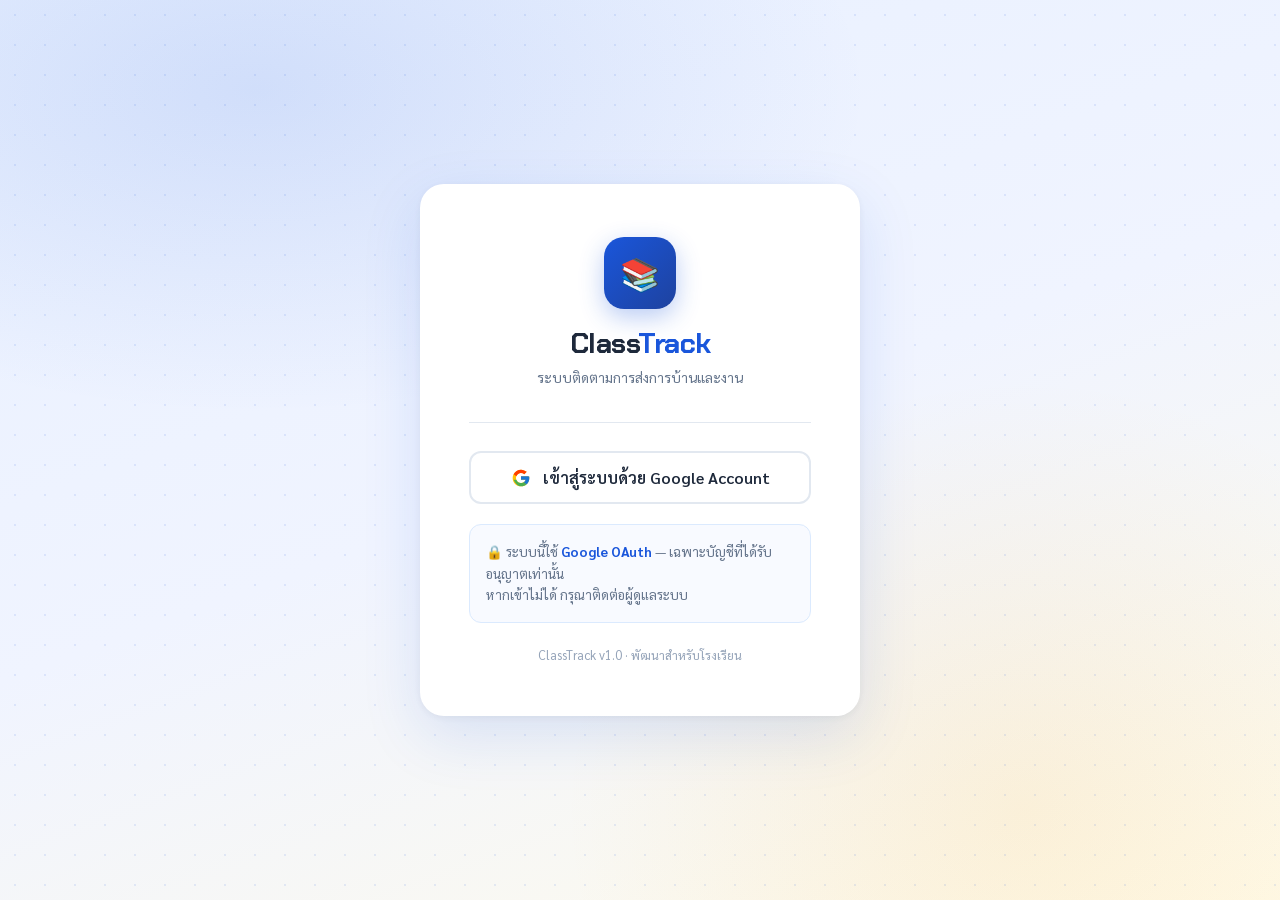
==== index.html @ 79a64e8d "Add files via upload" ====
<!DOCTYPE html>
<html lang="th">
<head>
  <meta charset="UTF-8" />
  <meta name="viewport" content="width=device-width, initial-scale=1.0" />
  <title>ClassTrack — ระบบติดตามการส่งงาน</title>
  <link rel="preconnect" href="https://fonts.googleapis.com" />
  <link href="https://fonts.googleapis.com/css2?family=Sarabun:wght@300;400;500;600;700&family=Chakra+Petch:wght@400;500;600;700&display=swap" rel="stylesheet" />
  <style>
    :root {
      --primary: #1a56db;
      --primary-dark: #1e429f;
      --accent: #f59e0b;
      --bg: #f0f4ff;
      --surface: #ffffff;
      --text: #1e293b;
      --muted: #64748b;
      --border: #e2e8f0;
      --success: #10b981;
      --danger: #ef4444;
      --warning: #f59e0b;
    }
    * { margin: 0; padding: 0; box-sizing: border-box; }
    body {
      font-family: 'Sarabun', sans-serif;
      background: var(--bg);
      min-height: 100vh;
      display: flex;
      align-items: center;
      justify-content: center;
      overflow: hidden;
      position: relative;
    }
    .bg-pattern {
      position: fixed; inset: 0; z-index: 0;
      background:
        radial-gradient(ellipse 80% 60% at 20% 10%, rgba(26,86,219,0.12) 0%, transparent 60%),
        radial-gradient(ellipse 60% 80% at 80% 90%, rgba(245,158,11,0.10) 0%, transparent 60%),
        linear-gradient(160deg, #e8f0ff 0%, #f0f4ff 50%, #fffbeb 100%);
    }
    .dots {
      position: fixed; inset: 0; z-index: 0;
      background-image: radial-gradient(circle, rgba(26,86,219,0.10) 1.5px, transparent 1.5px);
      background-size: 30px 30px;
    }
    .login-card {
      position: relative; z-index: 1;
      background: white;
      border-radius: 24px;
      padding: 52px 48px;
      width: 100%; max-width: 440px;
      box-shadow: 0 20px 60px rgba(26,86,219,0.13), 0 2px 8px rgba(0,0,0,0.06);
      border: 1px solid rgba(255,255,255,0.8);
      animation: slideUp 0.6s cubic-bezier(0.16,1,0.3,1);
    }
    @keyframes slideUp {
      from { opacity:0; transform: translateY(30px); }
      to   { opacity:1; transform: translateY(0); }
    }
    .logo-area { text-align: center; margin-bottom: 36px; }
    .logo-icon {
      width: 72px; height: 72px;
      background: linear-gradient(135deg, var(--primary), var(--primary-dark));
      border-radius: 20px;
      display: inline-flex; align-items: center; justify-content: center;
      font-size: 32px; margin-bottom: 16px;
      box-shadow: 0 8px 24px rgba(26,86,219,0.3);
    }
    .logo-title {
      font-family: 'Chakra Petch', sans-serif;
      font-size: 28px; font-weight: 700;
      color: var(--text); letter-spacing: -0.5px;
    }
    .logo-title span { color: var(--primary); }
    .logo-sub { color: var(--muted); font-size: 14px; margin-top: 6px; }
    .divider { border: none; border-top: 1px solid var(--border); margin: 28px 0; }
    .btn-google {
      width: 100%;
      display: flex; align-items: center; justify-content: center; gap: 12px;
      padding: 14px 20px;
      border: 2px solid var(--border);
      border-radius: 12px;
      background: white; cursor: pointer;
      font-family: 'Sarabun', sans-serif;
      font-size: 16px; font-weight: 600; color: var(--text);
      transition: all 0.2s;
      text-decoration: none;
    }
    .btn-google:hover {
      border-color: var(--primary);
      box-shadow: 0 4px 16px rgba(26,86,219,0.15);
      transform: translateY(-1px);
    }
    .btn-google svg { flex-shrink: 0; }
    .info-box {
      background: #f8faff; border: 1px solid #dbeafe;
      border-radius: 12px; padding: 16px; margin-top: 20px;
      font-size: 13.5px; color: var(--muted); line-height: 1.6;
    }
    .info-box strong { color: var(--primary); }
    .footer-note { text-align: center; margin-top: 24px; font-size: 12.5px; color: #94a3b8; }
    #loading-overlay {
      display: none; position: fixed; inset: 0; z-index: 999;
      background: rgba(255,255,255,0.9); backdrop-filter: blur(4px);
      align-items: center; justify-content: center; flex-direction: column; gap: 16px;
    }
    #loading-overlay.active { display: flex; }
    .spinner {
      width: 44px; height: 44px;
      border: 3px solid var(--border);
      border-top-color: var(--primary);
      border-radius: 50%;
      animation: spin 0.8s linear infinite;
    }
    @keyframes spin { to { transform: rotate(360deg); } }
    .load-text { font-size: 15px; color: var(--muted); }
  </style>
</head>
<body>
  <div class="bg-pattern"></div>
  <div class="dots"></div>

  <div class="login-card">
    <div class="logo-area">
      <div class="logo-icon">📚</div>
      <div class="logo-title">Class<span>Track</span></div>
      <div class="logo-sub">ระบบติดตามการส่งการบ้านและงาน</div>
    </div>
    <hr class="divider" />
    <button class="btn-google" onclick="handleLogin()">
      <svg width="20" height="20" viewBox="0 0 48 48">
        <path fill="#FFC107" d="M43.6 20.1H42V20H24v8h11.3C33.6 32.7 29.2 36 24 36c-6.6 0-12-5.4-12-12s5.4-12 12-12c3.1 0 5.8 1.1 8 2.9l5.7-5.7C34.1 6.7 29.3 4 24 4 12.9 4 4 12.9 4 24s8.9 20 20 20 20-8.9 20-20c0-1.3-.1-2.7-.4-3.9z"/>
        <path fill="#FF3D00" d="M6.3 14.7l6.6 4.8C14.6 16 19 12 24 12c3.1 0 5.8 1.1 8 2.9l5.7-5.7C34.1 6.7 29.3 4 24 4 16.3 4 9.7 8.3 6.3 14.7z"/>
        <path fill="#4CAF50" d="M24 44c5.2 0 9.9-2 13.4-5.2l-6.2-5.2C29.3 35.5 26.8 36 24 36c-5.2 0-9.6-3.3-11.3-8H6.4C9.7 35.6 16.3 44 24 44z"/>
        <path fill="#1976D2" d="M43.6 20.1H42V20H24v8h11.3c-.9 2.4-2.5 4.5-4.5 6l6.2 5.2C36.9 40 44 35 44 24c0-1.3-.1-2.7-.4-3.9z"/>
      </svg>
      เข้าสู่ระบบด้วย Google Account
    </button>
    <div class="info-box">
      🔒 ระบบนี้ใช้ <strong>Google OAuth</strong> — เฉพาะบัญชีที่ได้รับอนุญาตเท่านั้น<br/>
      หากเข้าไม่ได้ กรุณาติดต่อผู้ดูแลระบบ
    </div>
    <p class="footer-note">ClassTrack v1.0 · พัฒนาสำหรับโรงเรียน</p>
  </div>

  <div id="loading-overlay">
    <div class="spinner"></div>
    <div class="load-text">กำลังตรวจสอบสิทธิ์...</div>
  </div>

  <!-- Google Identity Services -->
  <script src="https://accounts.google.com/gsi/client" async defer></script>
  <script src="assets/js/config.js"></script>
  <script src="assets/js/auth.js"></script>
</body>
</html>
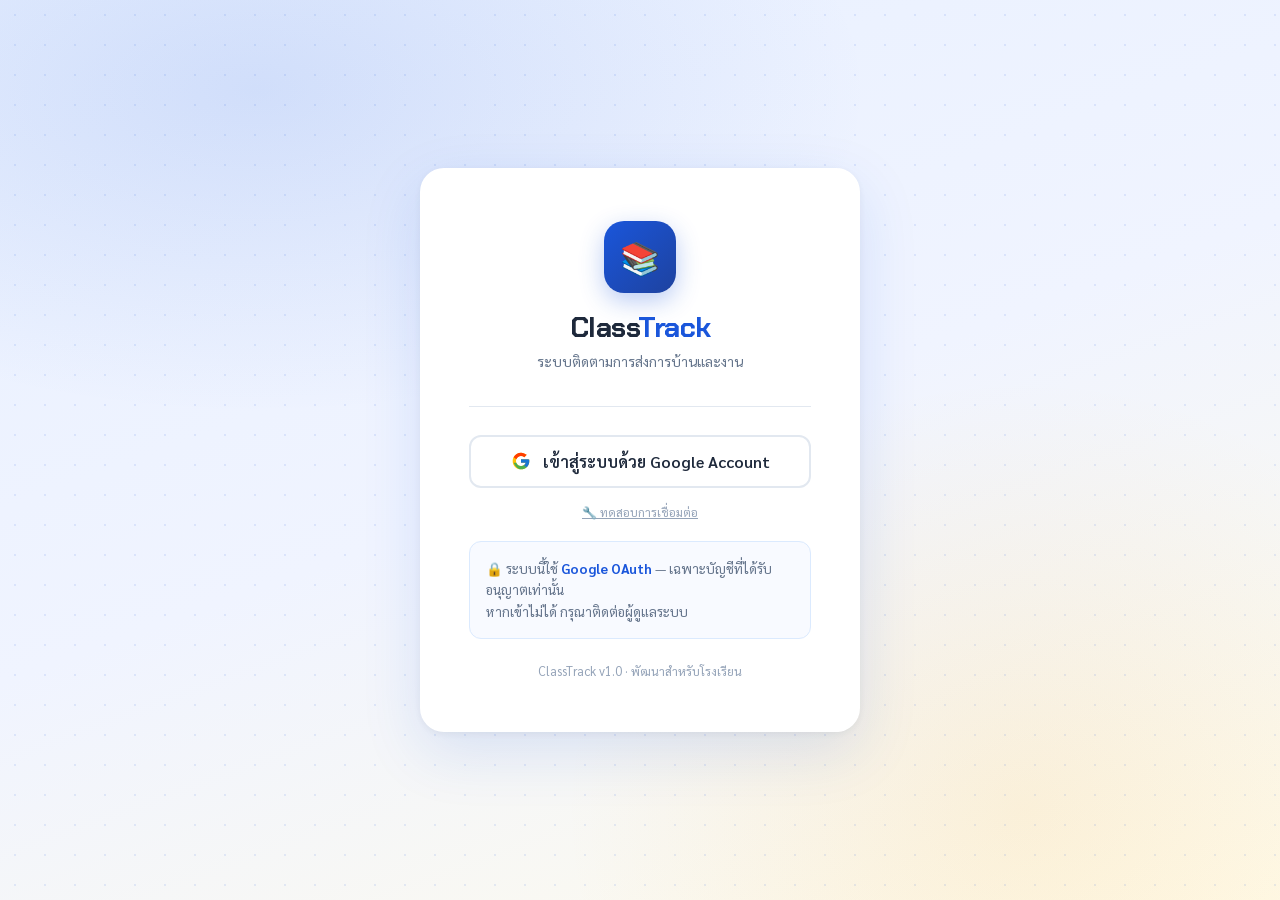
==== commit ab7aa811: "Add files via upload" ====
--- a/index.html
+++ b/index.html
@@ -136,6 +136,18 @@
       </svg>
       เข้าสู่ระบบด้วย Google Account
     </button>
+
+    <!-- Error message box -->
+    <div id="error-msg" style="display:none;margin-top:16px;padding:14px 16px;
+         background:#fff5f5;border:1px solid #fecaca;border-radius:12px;
+         color:#991b1b;font-size:13.5px;line-height:1.6;word-break:break-word"></div>
+
+    <!-- Debug helper: ทดสอบการเชื่อมต่อ Apps Script -->
+    <div style="margin-top:12px;text-align:center">
+      <button onclick="testConnection()" style="background:none;border:none;
+        color:#94a3b8;font-size:12px;cursor:pointer;text-decoration:underline;
+        font-family:Sarabun,sans-serif">🔧 ทดสอบการเชื่อมต่อ</button>
+    </div>
     <div class="info-box">
       🔒 ระบบนี้ใช้ <strong>Google OAuth</strong> — เฉพาะบัญชีที่ได้รับอนุญาตเท่านั้น<br/>
       หากเข้าไม่ได้ กรุณาติดต่อผู้ดูแลระบบ
@@ -152,5 +164,42 @@
   <script src="https://accounts.google.com/gsi/client" async defer></script>
   <script src="assets/js/config.js"></script>
   <script src="assets/js/auth.js"></script>
+  <script>
+    /**
+     * ทดสอบการเชื่อมต่อ Apps Script โดยตรง
+     * กด "ทดสอบการเชื่อมต่อ" แล้วดูผลใน error-msg box
+     */
+    async function testConnection() {
+      const el = document.getElementById('error-msg');
+      el.style.display = 'block';
+      el.style.background = '#eff6ff';
+      el.style.borderColor = '#bfdbfe';
+      el.style.color = '#1e429f';
+      el.textContent = '⏳ กำลังทดสอบ...';
+
+      if (!CONFIG.API_BASE_URL || CONFIG.API_BASE_URL.includes('YOUR_SCRIPT_ID')) {
+        el.style.background = '#fff5f5'; el.style.borderColor = '#fecaca'; el.style.color = '#991b1b';
+        el.textContent = '❌ ยังไม่ได้ตั้งค่า API_BASE_URL ใน assets/js/config.js';
+        return;
+      }
+      try {
+        const url = CONFIG.API_BASE_URL + '?action=health';
+        const res  = await fetch(url, { redirect: 'follow' });
+        const text = await res.text();
+        const json = JSON.parse(text);
+        if (json.data && json.data.status === 'ok') {
+          el.style.background = '#f0fdf4'; el.style.borderColor = '#bbf7d0'; el.style.color = '#065f46';
+          el.textContent = '✅ เชื่อมต่อ Apps Script ได้แล้ว! — กดปุ่ม Login ได้เลย';
+        } else {
+          el.style.background = '#fffbeb'; el.style.borderColor = '#fde68a'; el.style.color = '#92400e';
+          el.textContent = '⚠️ Apps Script ตอบกลับแต่ข้อมูลผิดปกติ: ' + text.slice(0,100);
+        }
+      } catch(e) {
+        el.style.background = '#fff5f5'; el.style.borderColor = '#fecaca'; el.style.color = '#991b1b';
+        el.textContent = '❌ เชื่อมต่อไม่ได้: ' + e.message
+          + '\n\n→ ตรวจสอบ: 1) API_BASE_URL ถูกต้อง? 2) Apps Script Deploy แล้ว? 3) "Who has access" = Anyone?';
+      }
+    }
+  </script>
 </body>
 </html>
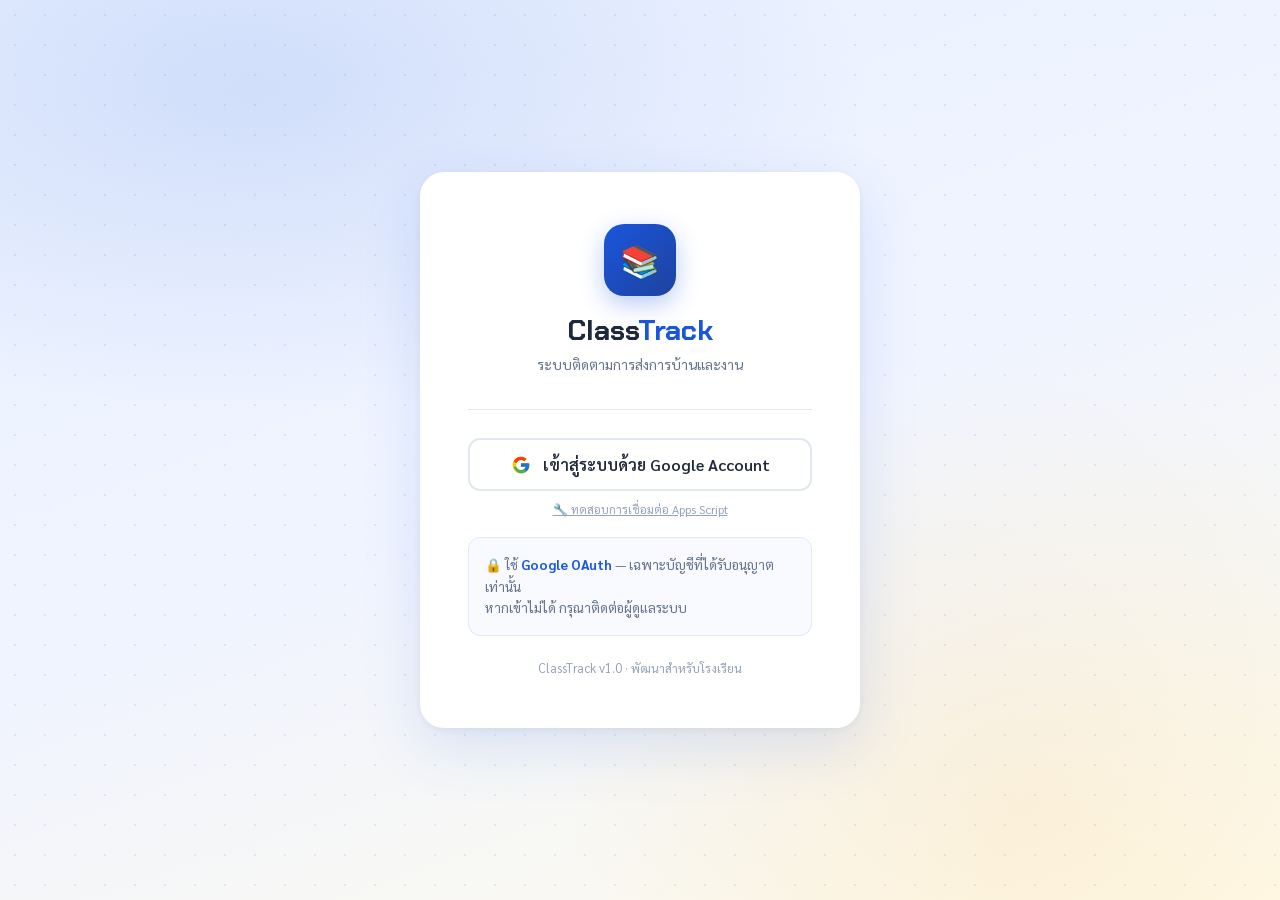
==== commit ebecb753: "Add files via upload" ====
--- a/index.html
+++ b/index.html
@@ -8,112 +8,86 @@
   <link href="https://fonts.googleapis.com/css2?family=Sarabun:wght@300;400;500;600;700&family=Chakra+Petch:wght@400;500;600;700&display=swap" rel="stylesheet" />
   <style>
     :root {
-      --primary: #1a56db;
-      --primary-dark: #1e429f;
-      --accent: #f59e0b;
-      --bg: #f0f4ff;
-      --surface: #ffffff;
-      --text: #1e293b;
-      --muted: #64748b;
-      --border: #e2e8f0;
-      --success: #10b981;
-      --danger: #ef4444;
-      --warning: #f59e0b;
-    }
-    * { margin: 0; padding: 0; box-sizing: border-box; }
+      --primary: #1a56db; --primary-dark: #1e429f;
+      --bg: #f0f4ff; --text: #1e293b; --muted: #64748b; --border: #e2e8f0;
+    }
+    * { margin:0; padding:0; box-sizing:border-box; }
     body {
-      font-family: 'Sarabun', sans-serif;
-      background: var(--bg);
-      min-height: 100vh;
-      display: flex;
-      align-items: center;
-      justify-content: center;
-      overflow: hidden;
-      position: relative;
+      font-family:'Sarabun',sans-serif; background:var(--bg);
+      min-height:100vh; display:flex; align-items:center;
+      justify-content:center; overflow:hidden; position:relative;
     }
     .bg-pattern {
-      position: fixed; inset: 0; z-index: 0;
+      position:fixed; inset:0; z-index:0;
       background:
-        radial-gradient(ellipse 80% 60% at 20% 10%, rgba(26,86,219,0.12) 0%, transparent 60%),
-        radial-gradient(ellipse 60% 80% at 80% 90%, rgba(245,158,11,0.10) 0%, transparent 60%),
-        linear-gradient(160deg, #e8f0ff 0%, #f0f4ff 50%, #fffbeb 100%);
+        radial-gradient(ellipse 80% 60% at 20% 10%,rgba(26,86,219,.12) 0%,transparent 60%),
+        radial-gradient(ellipse 60% 80% at 80% 90%,rgba(245,158,11,.10) 0%,transparent 60%),
+        linear-gradient(160deg,#e8f0ff 0%,#f0f4ff 50%,#fffbeb 100%);
     }
     .dots {
-      position: fixed; inset: 0; z-index: 0;
-      background-image: radial-gradient(circle, rgba(26,86,219,0.10) 1.5px, transparent 1.5px);
-      background-size: 30px 30px;
+      position:fixed; inset:0; z-index:0;
+      background-image:radial-gradient(circle,rgba(26,86,219,.10) 1.5px,transparent 1.5px);
+      background-size:30px 30px;
     }
     .login-card {
-      position: relative; z-index: 1;
-      background: white;
-      border-radius: 24px;
-      padding: 52px 48px;
-      width: 100%; max-width: 440px;
-      box-shadow: 0 20px 60px rgba(26,86,219,0.13), 0 2px 8px rgba(0,0,0,0.06);
-      border: 1px solid rgba(255,255,255,0.8);
-      animation: slideUp 0.6s cubic-bezier(0.16,1,0.3,1);
-    }
-    @keyframes slideUp {
-      from { opacity:0; transform: translateY(30px); }
-      to   { opacity:1; transform: translateY(0); }
-    }
-    .logo-area { text-align: center; margin-bottom: 36px; }
+      position:relative; z-index:1; background:white;
+      border-radius:24px; padding:52px 48px;
+      width:100%; max-width:440px;
+      box-shadow:0 20px 60px rgba(26,86,219,.13),0 2px 8px rgba(0,0,0,.06);
+      animation:slideUp .6s cubic-bezier(.16,1,.3,1);
+    }
+    @keyframes slideUp { from{opacity:0;transform:translateY(30px)} to{opacity:1;transform:translateY(0)} }
+    .logo-area { text-align:center; margin-bottom:36px; }
     .logo-icon {
-      width: 72px; height: 72px;
-      background: linear-gradient(135deg, var(--primary), var(--primary-dark));
-      border-radius: 20px;
-      display: inline-flex; align-items: center; justify-content: center;
-      font-size: 32px; margin-bottom: 16px;
-      box-shadow: 0 8px 24px rgba(26,86,219,0.3);
-    }
-    .logo-title {
-      font-family: 'Chakra Petch', sans-serif;
-      font-size: 28px; font-weight: 700;
-      color: var(--text); letter-spacing: -0.5px;
-    }
-    .logo-title span { color: var(--primary); }
-    .logo-sub { color: var(--muted); font-size: 14px; margin-top: 6px; }
-    .divider { border: none; border-top: 1px solid var(--border); margin: 28px 0; }
+      width:72px; height:72px;
+      background:linear-gradient(135deg,var(--primary),var(--primary-dark));
+      border-radius:20px; display:inline-flex; align-items:center;
+      justify-content:center; font-size:32px; margin-bottom:16px;
+      box-shadow:0 8px 24px rgba(26,86,219,.3);
+    }
+    .logo-title { font-family:'Chakra Petch',sans-serif; font-size:28px; font-weight:700; color:var(--text); }
+    .logo-title span { color:var(--primary); }
+    .logo-sub { color:var(--muted); font-size:14px; margin-top:6px; }
+    .divider { border:none; border-top:1px solid var(--border); margin:28px 0; }
     .btn-google {
-      width: 100%;
-      display: flex; align-items: center; justify-content: center; gap: 12px;
-      padding: 14px 20px;
-      border: 2px solid var(--border);
-      border-radius: 12px;
-      background: white; cursor: pointer;
-      font-family: 'Sarabun', sans-serif;
-      font-size: 16px; font-weight: 600; color: var(--text);
-      transition: all 0.2s;
-      text-decoration: none;
-    }
-    .btn-google:hover {
-      border-color: var(--primary);
-      box-shadow: 0 4px 16px rgba(26,86,219,0.15);
-      transform: translateY(-1px);
-    }
-    .btn-google svg { flex-shrink: 0; }
+      width:100%; display:flex; align-items:center; justify-content:center; gap:12px;
+      padding:14px 20px; border:2px solid var(--border); border-radius:12px;
+      background:white; cursor:pointer; font-family:'Sarabun',sans-serif;
+      font-size:16px; font-weight:600; color:var(--text); transition:all .2s;
+    }
+    .btn-google:hover { border-color:var(--primary); box-shadow:0 4px 16px rgba(26,86,219,.15); transform:translateY(-1px); }
+    .btn-google:disabled { opacity:.55; cursor:not-allowed; transform:none; }
     .info-box {
-      background: #f8faff; border: 1px solid #dbeafe;
-      border-radius: 12px; padding: 16px; margin-top: 20px;
-      font-size: 13.5px; color: var(--muted); line-height: 1.6;
-    }
-    .info-box strong { color: var(--primary); }
-    .footer-note { text-align: center; margin-top: 24px; font-size: 12.5px; color: #94a3b8; }
+      background:#f8faff; border:1px solid #dbeafe;
+      border-radius:12px; padding:16px; margin-top:20px;
+      font-size:13.5px; color:var(--muted); line-height:1.6;
+    }
+    .info-box strong { color:var(--primary); }
+    .footer-note { text-align:center; margin-top:24px; font-size:12.5px; color:#94a3b8; }
+    #msg {
+      display:none; margin-top:14px; padding:13px 16px;
+      border-radius:12px; font-size:13.5px; line-height:1.7;
+      white-space:pre-wrap; word-break:break-word;
+    }
+    .btn-debug {
+      display:block; width:100%; background:none; border:none;
+      color:#94a3b8; font-size:12px; cursor:pointer;
+      text-decoration:underline; font-family:'Sarabun',sans-serif;
+      margin-top:10px; text-align:center;
+    }
     #loading-overlay {
-      display: none; position: fixed; inset: 0; z-index: 999;
-      background: rgba(255,255,255,0.9); backdrop-filter: blur(4px);
-      align-items: center; justify-content: center; flex-direction: column; gap: 16px;
-    }
-    #loading-overlay.active { display: flex; }
+      display:none; position:fixed; inset:0; z-index:999;
+      background:rgba(255,255,255,.92); backdrop-filter:blur(4px);
+      align-items:center; justify-content:center; flex-direction:column; gap:16px;
+    }
+    #loading-overlay.active { display:flex; }
     .spinner {
-      width: 44px; height: 44px;
-      border: 3px solid var(--border);
-      border-top-color: var(--primary);
-      border-radius: 50%;
-      animation: spin 0.8s linear infinite;
-    }
-    @keyframes spin { to { transform: rotate(360deg); } }
-    .load-text { font-size: 15px; color: var(--muted); }
+      width:44px; height:44px; border:3px solid var(--border);
+      border-top-color:var(--primary); border-radius:50%;
+      animation:spin .8s linear infinite;
+    }
+    @keyframes spin { to{transform:rotate(360deg)} }
+    .load-text { font-size:15px; color:var(--muted); }
   </style>
 </head>
 <body>
@@ -127,7 +101,8 @@
       <div class="logo-sub">ระบบติดตามการส่งการบ้านและงาน</div>
     </div>
     <hr class="divider" />
-    <button class="btn-google" onclick="handleLogin()">
+
+    <button class="btn-google" id="login-btn" onclick="handleLogin()">
       <svg width="20" height="20" viewBox="0 0 48 48">
         <path fill="#FFC107" d="M43.6 20.1H42V20H24v8h11.3C33.6 32.7 29.2 36 24 36c-6.6 0-12-5.4-12-12s5.4-12 12-12c3.1 0 5.8 1.1 8 2.9l5.7-5.7C34.1 6.7 29.3 4 24 4 12.9 4 4 12.9 4 24s8.9 20 20 20 20-8.9 20-20c0-1.3-.1-2.7-.4-3.9z"/>
         <path fill="#FF3D00" d="M6.3 14.7l6.6 4.8C14.6 16 19 12 24 12c3.1 0 5.8 1.1 8 2.9l5.7-5.7C34.1 6.7 29.3 4 24 4 16.3 4 9.7 8.3 6.3 14.7z"/>
@@ -137,19 +112,11 @@
       เข้าสู่ระบบด้วย Google Account
     </button>
 
-    <!-- Error message box -->
-    <div id="error-msg" style="display:none;margin-top:16px;padding:14px 16px;
-         background:#fff5f5;border:1px solid #fecaca;border-radius:12px;
-         color:#991b1b;font-size:13.5px;line-height:1.6;word-break:break-word"></div>
-
-    <!-- Debug helper: ทดสอบการเชื่อมต่อ Apps Script -->
-    <div style="margin-top:12px;text-align:center">
-      <button onclick="testConnection()" style="background:none;border:none;
-        color:#94a3b8;font-size:12px;cursor:pointer;text-decoration:underline;
-        font-family:Sarabun,sans-serif">🔧 ทดสอบการเชื่อมต่อ</button>
-    </div>
+    <div id="msg"></div>
+    <button class="btn-debug" onclick="testConnection()">🔧 ทดสอบการเชื่อมต่อ Apps Script</button>
+
     <div class="info-box">
-      🔒 ระบบนี้ใช้ <strong>Google OAuth</strong> — เฉพาะบัญชีที่ได้รับอนุญาตเท่านั้น<br/>
+      🔒 ใช้ <strong>Google OAuth</strong> — เฉพาะบัญชีที่ได้รับอนุญาตเท่านั้น<br/>
       หากเข้าไม่ได้ กรุณาติดต่อผู้ดูแลระบบ
     </div>
     <p class="footer-note">ClassTrack v1.0 · พัฒนาสำหรับโรงเรียน</p>
@@ -157,48 +124,104 @@
 
   <div id="loading-overlay">
     <div class="spinner"></div>
-    <div class="load-text">กำลังตรวจสอบสิทธิ์...</div>
+    <div class="load-text" id="load-text">กำลังตรวจสอบสิทธิ์...</div>
   </div>
 
-  <!-- Google Identity Services -->
+  <!--
+    ลำดับโหลด Script (ห้ามสลับ):
+    1. config.js  ← ไม่ขึ้นกับใคร
+    2. api.js     ← ต้องการ CONFIG
+    3. auth.js    ← ต้องการ Api + CONFIG
+    4. GIS        ← async ได้ เพราะ auth.js รอมันใน _waitForGIS()
+  -->
+  <script src="assets/js/config.js"></script>
+  <script src="assets/js/api.js"></script>
+  <script src="assets/js/auth.js"></script>
   <script src="https://accounts.google.com/gsi/client" async defer></script>
-  <script src="assets/js/config.js"></script>
-  <script src="assets/js/auth.js"></script>
+
   <script>
-    /**
-     * ทดสอบการเชื่อมต่อ Apps Script โดยตรง
-     * กด "ทดสอบการเชื่อมต่อ" แล้วดูผลใน error-msg box
-     */
+    /* ── Login button handler ─────────────────── */
+    function handleLogin() {
+      var btn = document.getElementById('login-btn');
+      btn.disabled = true;
+      btn.textContent = '⏳ กำลังเชื่อมต่อ Google...';
+      hideMsg();
+
+      // รอ GIS โหลดก่อน (async) แล้วค่อย login
+      _waitForGIS(function() {
+        Auth.login();
+        // คืนปุ่มหลัง 4 วิ ในกรณีผู้ใช้ปิด popup
+        setTimeout(function() { resetBtn(); }, 4000);
+      }, function() {
+        resetBtn();
+        showErr('โหลด Google Sign-In ไม่สำเร็จ\n• ตรวจสอบว่าเปิด Internet อยู่\n• GOOGLE_CLIENT_ID ใน config.js ถูกต้องหรือไม่');
+      });
+    }
+
+    function resetBtn() {
+      var btn = document.getElementById('login-btn');
+      if (!btn) return;
+      btn.disabled = false;
+      btn.innerHTML = '<svg width="20" height="20" viewBox="0 0 48 48"><path fill="#FFC107" d="M43.6 20.1H42V20H24v8h11.3C33.6 32.7 29.2 36 24 36c-6.6 0-12-5.4-12-12s5.4-12 12-12c3.1 0 5.8 1.1 8 2.9l5.7-5.7C34.1 6.7 29.3 4 24 4 12.9 4 4 12.9 4 24s8.9 20 20 20 20-8.9 20-20c0-1.3-.1-2.7-.4-3.9z"/><path fill="#FF3D00" d="M6.3 14.7l6.6 4.8C14.6 16 19 12 24 12c3.1 0 5.8 1.1 8 2.9l5.7-5.7C34.1 6.7 29.3 4 24 4 16.3 4 9.7 8.3 6.3 14.7z"/><path fill="#4CAF50" d="M24 44c5.2 0 9.9-2 13.4-5.2l-6.2-5.2C29.3 35.5 26.8 36 24 36c-5.2 0-9.6-3.3-11.3-8H6.4C9.7 35.6 16.3 44 24 44z"/><path fill="#1976D2" d="M43.6 20.1H42V20H24v8h11.3c-.9 2.4-2.5 4.5-4.5 6l6.2 5.2C36.9 40 44 35 44 24c0-1.3-.1-2.7-.4-3.9z"/></svg> เข้าสู่ระบบด้วย Google Account';
+    }
+
+    /* ── รอ GIS โหลด (max 5 วิ) ──────────────── */
+    function _waitForGIS(onReady, onFail) {
+      var tries = 0, max = 50;
+      var timer = setInterval(function() {
+        tries++;
+        if (typeof google !== 'undefined' && google.accounts && google.accounts.oauth2) {
+          clearInterval(timer);
+          onReady();
+        } else if (tries >= max) {
+          clearInterval(timer);
+          if (onFail) onFail();
+        }
+      }, 100);
+    }
+
+    /* ── testConnection ───────────────────────── */
     async function testConnection() {
-      const el = document.getElementById('error-msg');
-      el.style.display = 'block';
-      el.style.background = '#eff6ff';
-      el.style.borderColor = '#bfdbfe';
-      el.style.color = '#1e429f';
-      el.textContent = '⏳ กำลังทดสอบ...';
+      showInfo('⏳ กำลังทดสอบ...');
 
       if (!CONFIG.API_BASE_URL || CONFIG.API_BASE_URL.includes('YOUR_SCRIPT_ID')) {
-        el.style.background = '#fff5f5'; el.style.borderColor = '#fecaca'; el.style.color = '#991b1b';
-        el.textContent = '❌ ยังไม่ได้ตั้งค่า API_BASE_URL ใน assets/js/config.js';
+        showErr('❌ ยังไม่ได้แก้ไข API_BASE_URL ใน assets/js/config.js\n→ ใส่ URL จาก Apps Script → Deploy → Manage deployments');
         return;
       }
+      if (!CONFIG.GOOGLE_CLIENT_ID || CONFIG.GOOGLE_CLIENT_ID.includes('YOUR_GOOGLE_CLIENT_ID')) {
+        showErr('❌ ยังไม่ได้แก้ไข GOOGLE_CLIENT_ID ใน assets/js/config.js\n→ Google Cloud Console → Credentials → OAuth 2.0 Client IDs');
+        return;
+      }
+
       try {
-        const url = CONFIG.API_BASE_URL + '?action=health';
-        const res  = await fetch(url, { redirect: 'follow' });
-        const text = await res.text();
-        const json = JSON.parse(text);
-        if (json.data && json.data.status === 'ok') {
-          el.style.background = '#f0fdf4'; el.style.borderColor = '#bbf7d0'; el.style.color = '#065f46';
-          el.textContent = '✅ เชื่อมต่อ Apps Script ได้แล้ว! — กดปุ่ม Login ได้เลย';
+        var res  = await fetch(CONFIG.API_BASE_URL + '?action=health', { redirect: 'follow' });
+        var text = await res.text();
+
+        if (text.trim().startsWith('<')) {
+          showErr('⚠️ Apps Script ตอบกลับเป็น HTML\n→ ตรวจ Deploy Settings:\n  • Execute as: Me\n  • Who has access: Anyone  ← ต้องเป็นนี้\n→ แล้ว Deploy ใหม่ (New version)');
+          return;
+        }
+
+        var json = JSON.parse(text);
+        if (json.success && json.data && json.data.status === 'ok') {
+          showOk('✅ เชื่อมต่อสำเร็จ! Apps Script พร้อมใช้งาน\nเวลา server: ' + json.data.time + '\n\n→ กดปุ่ม Login ได้เลยครับ');
         } else {
-          el.style.background = '#fffbeb'; el.style.borderColor = '#fde68a'; el.style.color = '#92400e';
-          el.textContent = '⚠️ Apps Script ตอบกลับแต่ข้อมูลผิดปกติ: ' + text.slice(0,100);
+          showErr('⚠️ ตอบกลับผิดปกติ:\n' + text.slice(0, 200));
         }
       } catch(e) {
-        el.style.background = '#fff5f5'; el.style.borderColor = '#fecaca'; el.style.color = '#991b1b';
-        el.textContent = '❌ เชื่อมต่อไม่ได้: ' + e.message
-          + '\n\n→ ตรวจสอบ: 1) API_BASE_URL ถูกต้อง? 2) Apps Script Deploy แล้ว? 3) "Who has access" = Anyone?';
+        showErr('❌ เชื่อมต่อไม่ได้: ' + e.message + '\n\nตรวจสอบ:\n1. API_BASE_URL ใน config.js ถูกต้อง?\n2. Apps Script ได้ Deploy แล้ว?\n3. Who has access = Anyone?');
       }
+    }
+
+    /* ── Message helpers ─────────────────────── */
+    function showErr(t)  { _msg(t,'#fff5f5','#fecaca','#991b1b'); }
+    function showOk(t)   { _msg(t,'#f0fdf4','#bbf7d0','#065f46'); }
+    function showInfo(t) { _msg(t,'#eff6ff','#bfdbfe','#1e429f'); }
+    function hideMsg()   { document.getElementById('msg').style.display='none'; }
+    function _msg(t,bg,br,cl) {
+      var el=document.getElementById('msg');
+      Object.assign(el.style,{display:'block',background:bg,borderColor:br,border:'1px solid',color:cl,borderRadius:'12px',padding:'13px 16px',fontSize:'13.5px',lineHeight:'1.7',whiteSpace:'pre-wrap',wordBreak:'break-word'});
+      el.textContent=t;
     }
   </script>
 </body>
